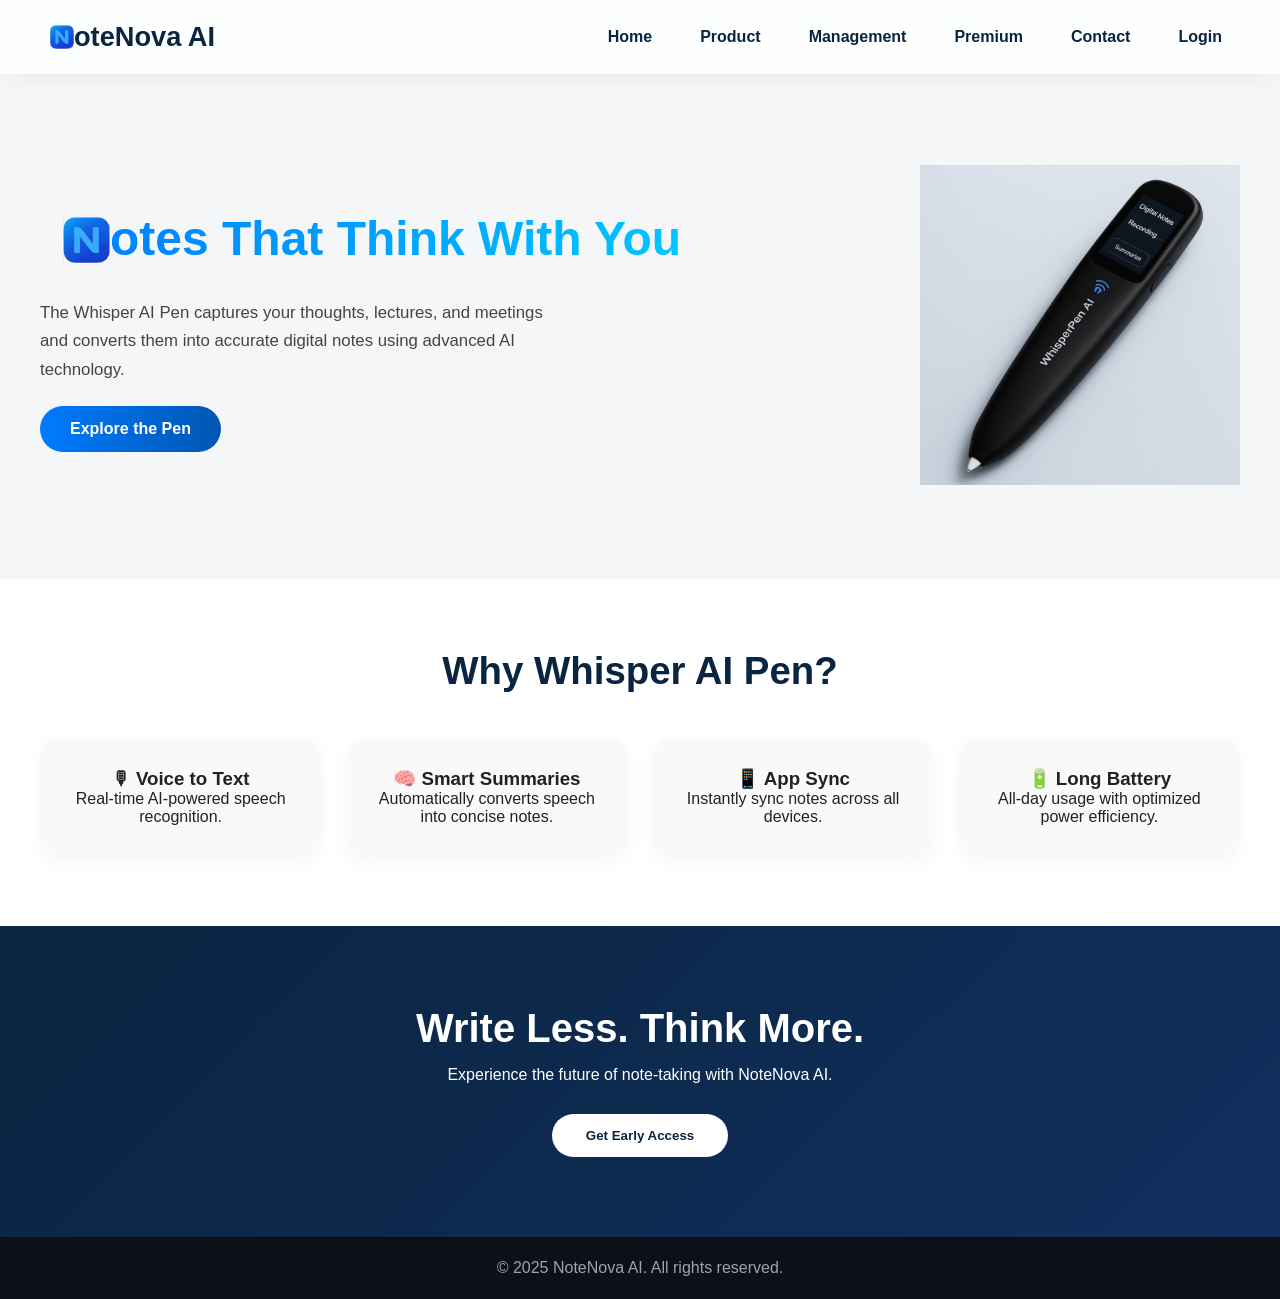
==== front/index.html @ 74cd398f "Update Home link to point to index.html" ====
<!DOCTYPE html>
<html lang="en">

<head>
  <meta charset="UTF-8" />
  <meta name="viewport" content="width=device-width, initial-scale=1.0" />

  <title>NoteNova AI | Whisper AI Pen</title>

  <link rel="stylesheet" href="style3.css">
</head>

<body>

  <!-- NAVBAR -->
  <header class="navbar">

    <h1 class="brand-title">

      <span class="logo-n-nav">

        <img src="bcaecf6e-263d-4a7d-95c4-0d7856e9bc27.png" alt="NoteNova Logo">

      </span>

      oteNova AI

    </h1>

    <nav>

      <a href="index.html">Home</a>

      <a href="product.html">Product</a>

      <a href="test.html">Management</a>

      <a href="sub.html">Premium</a>

      <a href="c2.html">Contact</a>

      <span id="authArea"></span>

    </nav>

  </header>

  <!-- HERO -->
  <section class="hero">

    <div class="hero-text">

      <!-- TAGLINE -->
      <h2 class="tagline">

        <span class="logo-n">
          <img src="bcaecf6e-263d-4a7d-95c4-0d7856e9bc27.png" alt="N Logo">
        </span>

        otes That Think With You

      </h2>

      <p>
        The Whisper AI Pen captures your thoughts,
        lectures, and meetings and converts them
        into accurate digital notes using advanced
        AI technology.
      </p>

      <button>
        Explore the Pen
      </button>

    </div>

    <div class="hero-image">
      <img src="pen.jpeg" alt="Whisper AI Pen">
    </div>

  </section>

  <!-- FEATURES -->
  <section class="features">

    <h2>Why Whisper AI Pen?</h2>

    <div class="feature-grid">

      <div class="feature-card">
        <h3>🎙 Voice to Text</h3>
        <p>Real-time AI-powered speech recognition.</p>
      </div>

      <div class="feature-card">
        <h3>🧠 Smart Summaries</h3>
        <p>Automatically converts speech into concise notes.</p>
      </div>

      <div class="feature-card">
        <h3>📱 App Sync</h3>
        <p>Instantly sync notes across all devices.</p>
      </div>

      <div class="feature-card">
        <h3>🔋 Long Battery</h3>
        <p>All-day usage with optimized power efficiency.</p>
      </div>

    </div>

  </section>

  <!-- CTA -->
  <section class="cta">

    <h2>Write Less. Think More.</h2>

    <p>
      Experience the future of note-taking
      with NoteNova AI.
    </p>

    <button>
      Get Early Access
    </button>

  </section>

  <!-- FOOTER -->
  <footer>
    <p>© 2025 NoteNova AI. All rights reserved.</p>
  </footer>

  <!-- LOGIN / PROFILE SCRIPT -->
  <script>

    const authArea =
      document.getElementById("authArea");

    const user =
      JSON.parse(
        localStorage.getItem("loggedInUser")
      );

    if (user) {

      authArea.innerHTML = `
        <a href="profile.html">
          Profile
        </a>
      `;

    } else {

      authArea.innerHTML = `
        <a href="login.html">
          Login
        </a>
      `;

    }

  </script>

</body>

</html>
---- front/style3.css ----
/* ================= RESET ================= */

* {
  margin: 0;
  padding: 0;
  box-sizing: border-box;
}

/* ================= BODY ================= */

body {
  font-family: "Segoe UI", Arial, sans-serif;
  background: #f4f6f8;
  color: #222;
  overflow-x: hidden;
}

/* ================= NAVBAR ================= */

.navbar {

  display: flex;
  justify-content: space-between;
  align-items: center;

  padding: 18px 40px;

  background:
    rgba(255, 255, 255, 0.82);

  backdrop-filter: blur(16px);

  position: sticky;
  top: 0;

  z-index: 1000;

  border-bottom:
    1px solid rgba(0, 0, 0, 0.05);

  box-shadow:
    0 4px 18px rgba(0, 0, 0, 0.04);
}

/* REMOVE H1 DEFAULT MARGIN */

.brand-title {

  margin: 0;

  display: flex;
  align-items: center;

  gap: 2px;

  font-size: 1.7rem;
  font-weight: 800;

  color: #0a2540;

  line-height: 1;

  transform:
    translateX(-2px);
}


/* LOGO WRAPPER */

.logo-n-nav {

  display: flex;
  align-items: center;
}

/* LOGO */

.logo-n-nav img {

  width: 34px;
  height: 34px;

  object-fit: contain;

  transform:
    translateY(0px) scale(1.4);

  transform-origin: left center;

  display: block;
}

/* NAV */

nav {

  display: flex;
  align-items: center;

  gap: 12px;
}

/* LINKS */

.navbar a {

  text-decoration: none;

  color: #0a2540;

  font-weight: 600;

  padding: 10px 18px;

  border-radius: 14px;

  transition: 0.3s ease;

  display: flex;
  align-items: center;
}

/* AUTH AREA */

#authArea {

  display: flex;
  align-items: center;
}

/* HOVER */

.navbar a:hover {

  background:
    linear-gradient(135deg,
      #007bff,
      #00c6ff);

  color: white;

  transform:
    translateY(-2px);

  box-shadow:
    0 8px 18px rgba(0, 123, 255, 0.25);
}

/* ================= HERO ================= */

.hero {

  display: flex;
  align-items: center;
  justify-content: space-between;

  padding: 90px 40px;

  gap: 50px;
}

/* TAGLINE */

.tagline {

  display: flex;
  align-items: center;

  gap: 6px;

  font-size: 3rem;
  font-weight: 800;

  line-height: 1.1;

  background:
    linear-gradient(90deg,
      #007bff,
      #00c6ff);

  -webkit-background-clip: text;
  -webkit-text-fill-color: transparent;
}

/* HERO LOGO */

.logo-n img {

  width: 64px;
  height: 64px;

  object-fit: contain;

  transform:
    translateY(6px) scale(1.45);

  transform-origin: left center;
}

/* HERO TEXT */

.hero-text p {

  margin: 22px 0;

  max-width: 520px;

  line-height: 1.7;

  font-size: 1.05rem;

  color: #444;
}

/* BUTTON */

.hero-text button {

  padding: 14px 30px;

  border: none;

  background:
    linear-gradient(90deg,
      #007bff,
      #0056b3);

  color: white;

  font-size: 16px;
  font-weight: 600;

  cursor: pointer;

  border-radius: 30px;

  transition: 0.3s;
}

.hero-text button:hover {

  transform:
    translateY(-4px);

  box-shadow:
    0 10px 20px rgba(0, 123, 255, 0.25);
}

/* HERO IMAGE */

.hero-image img {

  width: 320px;

  transition: 0.3s;
}

.hero-image img:hover {

  transform:
    translateY(-8px) scale(1.03);
}

/* ================= FEATURES ================= */

.features {

  padding: 70px 40px;

  background: #fff;

  text-align: center;
}

.features h2 {

  font-size: 2.4rem;

  color: #0a2540;
}

.feature-grid {

  display: grid;

  grid-template-columns:
    repeat(auto-fit, minmax(230px, 1fr));

  gap: 25px;

  margin-top: 45px;
}

/* FEATURE CARDS */

.feature-card {

  padding: 30px;

  background: #f9f9f9;

  border-radius: 20px;

  transition: 0.3s;

  box-shadow:
    0 6px 18px rgba(0, 0, 0, 0.04);
}

.feature-card:hover {

  transform:
    translateY(-8px);

  background:
    linear-gradient(135deg,
      #007bff,
      #00c6ff);

  color: white;

  box-shadow:
    0 14px 28px rgba(0, 123, 255, 0.18);
}

/* ================= CTA ================= */

.cta {

  padding: 80px 40px;

  background:
    linear-gradient(135deg,
      #0a2540,
      #102f5e);

  color: white;

  text-align: center;
}

.cta h2 {
  font-size: 2.5rem;
}

.cta p {
  margin-top: 15px;
}

/* CTA BUTTON */

.cta button {

  margin-top: 30px;

  padding: 14px 34px;

  background: white;

  color: #0a2540;

  border: none;

  border-radius: 30px;

  font-weight: 700;

  cursor: pointer;

  transition: 0.3s;
}

.cta button:hover {

  transform:
    translateY(-4px);

  box-shadow:
    0 12px 24px rgba(255, 255, 255, 0.18);
}

/* ================= FOOTER ================= */

footer {

  padding: 22px;

  text-align: center;

  background: #0d1117;

  color: #9aa4b2;
}

/* ================= RESPONSIVE ================= */

@media (max-width:768px) {

  /* NAVBAR */

  .navbar {

    flex-direction: column;

    gap: 16px;

    padding: 20px;
  }

  nav {

    flex-wrap: wrap;

    justify-content: center;

    gap: 8px;
  }

  .navbar a {

    padding: 9px 14px;

    font-size: 14px;
  }

  /* HERO */

  .hero {

    flex-direction: column;

    text-align: center;

    padding: 70px 22px;
  }

  .tagline {

    font-size: 2.2rem;

    justify-content: center;
  }

  .logo-n img {

    transform:
      translateY(5px) scale(1.3);
  }

  .brand-title {

    font-size: 1.4rem;
  }

  .logo-n-nav img {

    width: 38px;
    height: 38px;

    object-fit: contain;

    transform:
      translateY(-2px) scale(1.4);

    transform-origin: left center;

    display: block;
  }

  .hero-text p {

    max-width: 100%;
  }

  .hero-image img {

    width: 240px;
  }

  /* FEATURES */

  .features {

    padding: 60px 22px;
  }

  .feature-card {

    padding: 24px;
  }

  /* CTA */

  .cta {

    padding: 70px 22px;
  }

  .cta h2 {

    font-size: 2rem;
  }

}

/* ================= MOBILE NAVBAR ================= */

@media (max-width:768px) {

  .navbar {

    flex-direction: column;

    gap: 14px;

    padding: 18px 20px;
  }

  nav {

    display: flex;

    flex-wrap: wrap;

    justify-content: center;

    gap: 8px;
  }

  .navbar a {

    padding: 8px 14px;

    font-size: 14px;
  }

  .logo-n-nav img {

    width: 38px;
    height: 38px;

    object-fit: contain;

    transform:
      translateY(-4px) translateX(2px) scale(1.4);

    transform-origin: left center;

    display: block;
  }

  .hero {

    flex-direction: column;

    text-align: center;

    padding: 70px 22px;
  }

  .tagline {

    font-size: 2.2rem;

    justify-content: center;
  }

  .hero-image img {

    width: 240px;
  }

}
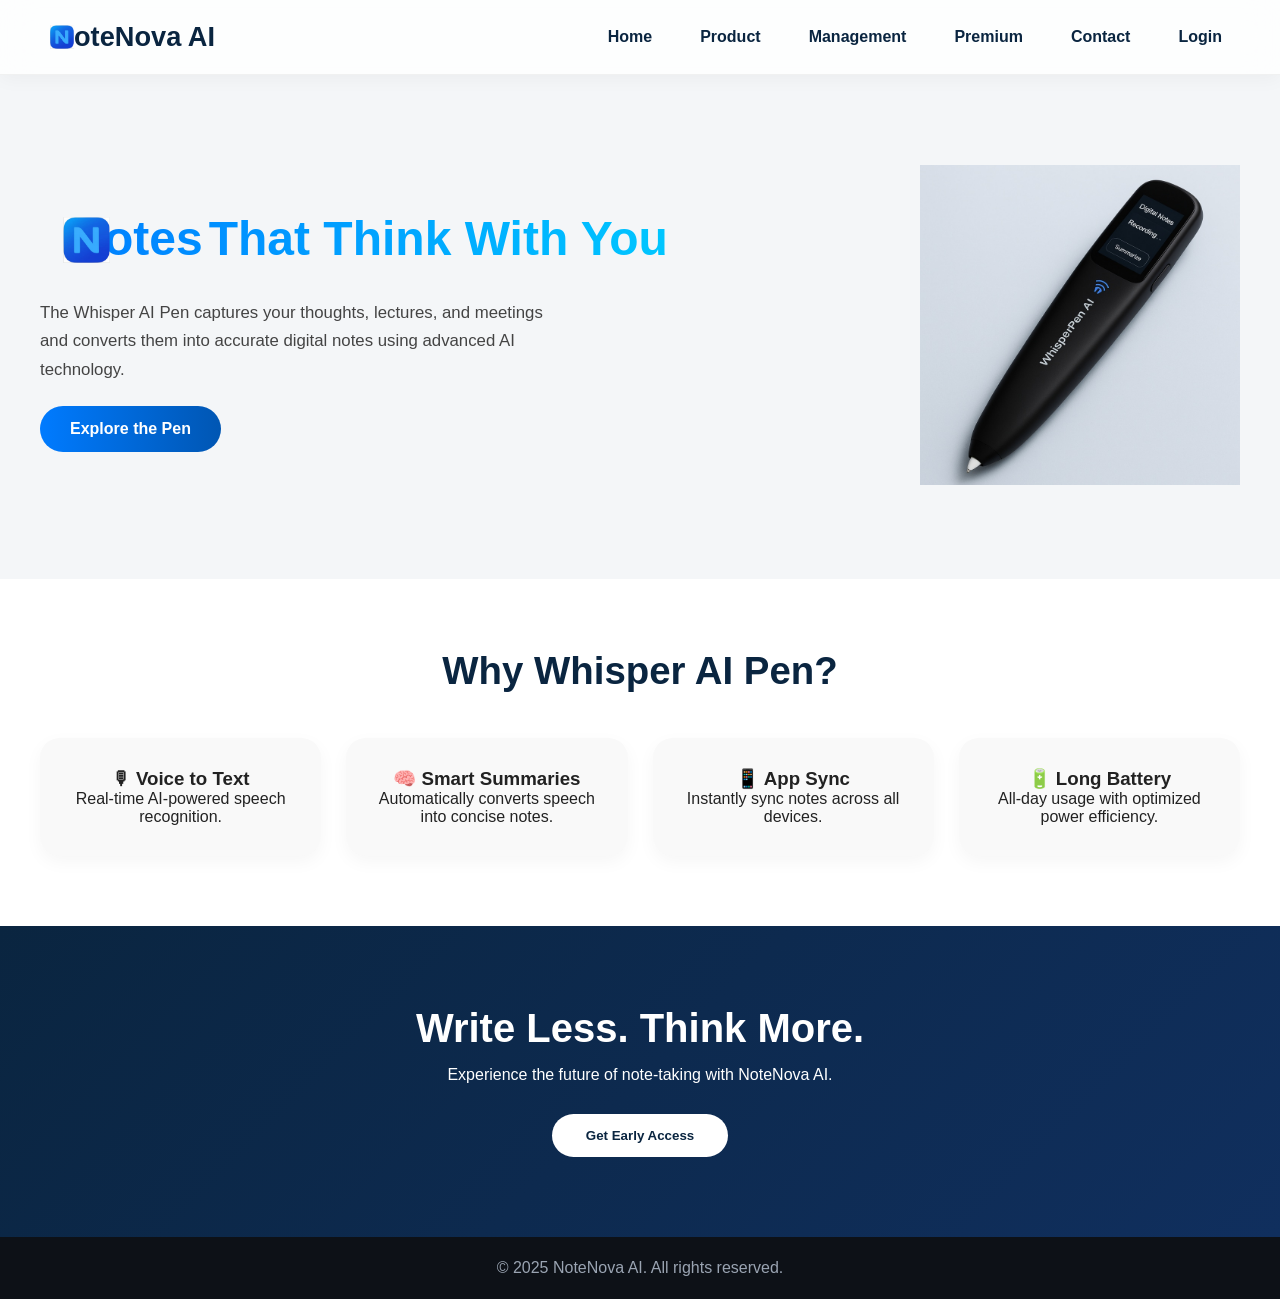
==== commit ec594313: "Update index.html" ====
--- a/front/index.html
+++ b/front/index.html
@@ -52,12 +52,17 @@
 
       <!-- TAGLINE -->
       <h2 class="tagline">
-
-        <span class="logo-n">
-          <img src="bcaecf6e-263d-4a7d-95c4-0d7856e9bc27.png" alt="N Logo">
+        
+        <span class="n-wrapper">
+          <span class="logo-n">
+            <img src="bcaecf6e-263d-4a7d-95c4-0d7856e9bc27.png" alt="N Logo">
+          </span>
+          otes
         </span>
 
-        otes That Think With You
+        <span class="tag-rest">
+          That Think With You
+        </span>
 
       </h2>
 
--- a/front/style3.css
+++ b/front/style3.css
@@ -181,6 +181,11 @@
   -webkit-background-clip: text;
   -webkit-text-fill-color: transparent;
 }
+/* Keeps the N and 'otes' perfectly aligned */
+.n-wrapper {
+  display: flex;
+  align-items: center;
+}
 
 /* HERO LOGO */
 
@@ -392,182 +397,86 @@
   color: #9aa4b2;
 }
 
-/* ================= RESPONSIVE ================= */
-
-@media (max-width:768px) {
-
-  /* NAVBAR */
-
+
+/* ================= MOBILE RESPONSIVE FIXES ================= */
+/* ================= MOBILE RESPONSIVE FIXES ================= */
+@media (max-width: 768px) {
+
+  /* 1. NAVBAR FIXES */
   .navbar {
-
     flex-direction: column;
-
-    gap: 16px;
-
-    padding: 20px;
+    gap: 12px;
+    padding: 15px 15px;
+  }
+
+  .brand-title {
+    display: flex;
+    align-items: center;
+    justify-content: center;
+    white-space: nowrap;
+    font-size: 1.55rem;
+    gap: 0px;
+  }
+
+  .logo-n-nav img {
+    width: 36px;
+    height: 36px;
+    transform: translateY(-2px) scale(1.2);
+    margin-right: -4px; /* Pulls 'oteNova' tightly into the 'N' */
   }
 
   nav {
-
+    display: flex;
     flex-wrap: wrap;
-
     justify-content: center;
-
-    gap: 8px;
-  }
-
-  .navbar a {
-
-    padding: 9px 14px;
-
-    font-size: 14px;
-  }
-
-  /* HERO */
-
+    gap: 6px;
+  }
+
+  nav a {
+    padding: 8px 12px;
+    font-size: 13.5px;
+  }
+
+  /* 2. HERO TAGLINE FIXES */
   .hero {
-
     flex-direction: column;
-
     text-align: center;
-
-    padding: 70px 22px;
+    padding: 60px 20px;
   }
 
   .tagline {
-
-    font-size: 2.2rem;
-
+    display: flex;
+    flex-direction: column; /* Forces the two lines to stack! */
+    align-items: center;
     justify-content: center;
-  }
+    font-size: 2.3rem;
+    line-height: 1.2;
+    gap: 8px; /* Space between the top line and bottom line */
+  }
+  
 
   .logo-n img {
-
-    transform:
-      translateY(5px) scale(1.3);
-  }
-
-  .brand-title {
-
-    font-size: 1.4rem;
-  }
-
-  .logo-n-nav img {
-
-    width: 38px;
-    height: 38px;
-
-    object-fit: contain;
-
-    transform:
-      translateY(-2px) scale(1.4);
-
-    transform-origin: left center;
-
-    display: block;
+    width: 44px;
+    height: 44px;
+    transform: translateY(3px) scale(1.15);
+    margin-right: -2px; /* Pulls 'otes' tightly into the 'N' */
   }
 
   .hero-text p {
-
     max-width: 100%;
+    font-size: 1.05rem;
+    padding: 0 10px;
+    margin-top: 25px;
   }
 
   .hero-image img {
-
-    width: 240px;
-  }
-
-  /* FEATURES */
-
-  .features {
-
-    padding: 60px 22px;
-  }
-
-  .feature-card {
-
-    padding: 24px;
-  }
-
-  /* CTA */
-
-  .cta {
-
-    padding: 70px 22px;
-  }
-
-  .cta h2 {
-
-    font-size: 2rem;
-  }
-
-}
-
-/* ================= MOBILE NAVBAR ================= */
-
-@media (max-width:768px) {
-
-  .navbar {
-
-    flex-direction: column;
-
-    gap: 14px;
-
-    padding: 18px 20px;
-  }
-
-  nav {
-
-    display: flex;
-
-    flex-wrap: wrap;
-
-    justify-content: center;
-
-    gap: 8px;
-  }
-
-  .navbar a {
-
-    padding: 8px 14px;
-
-    font-size: 14px;
-  }
-
-  .logo-n-nav img {
-
-    width: 38px;
-    height: 38px;
-
-    object-fit: contain;
-
-    transform:
-      translateY(-4px) translateX(2px) scale(1.4);
-
-    transform-origin: left center;
-
-    display: block;
-  }
-
-  .hero {
-
-    flex-direction: column;
-
-    text-align: center;
-
-    padding: 70px 22px;
-  }
-
-  .tagline {
-
-    font-size: 2.2rem;
-
-    justify-content: center;
-  }
-
-  .hero-image img {
-
-    width: 240px;
-  }
-
-}+    width: 250px;
+    margin-top: 20px;
+  }
+
+  /* 3. OTHER SECTION FIXES */
+  .features { padding: 60px 22px; }
+  .feature-card { padding: 24px; }
+  .cta { padding: 70px 22px; }
+  .cta h2 { font-size: 2rem; }
+}
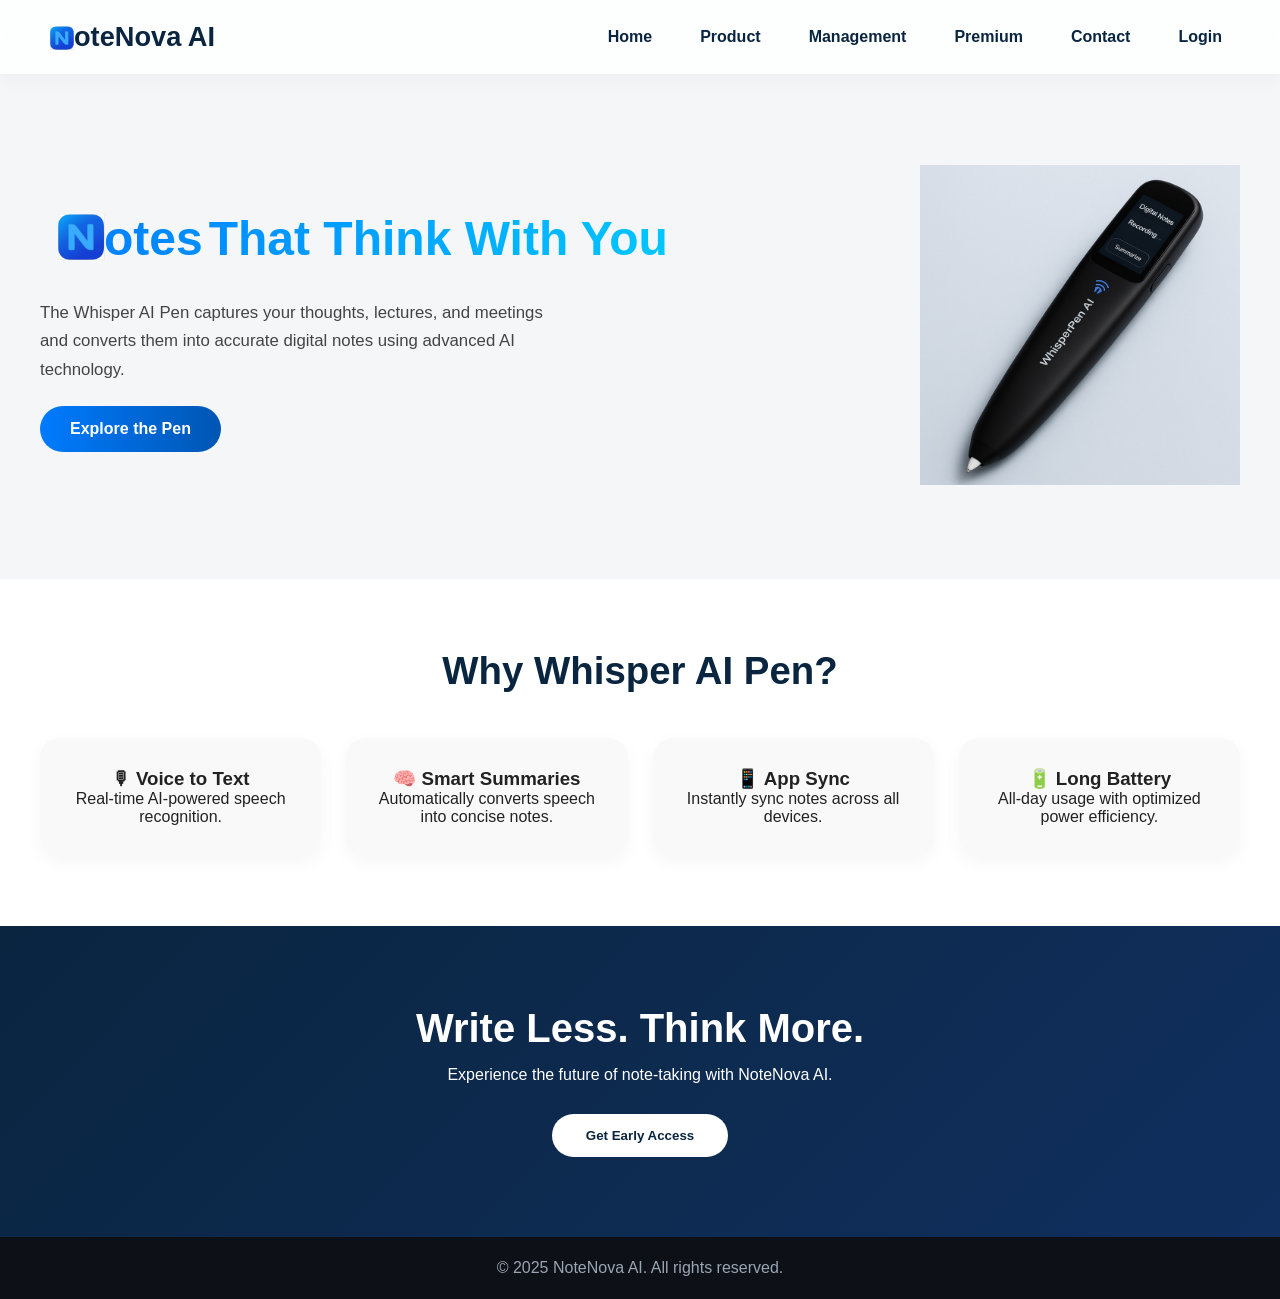
==== commit 738237fa: "Update index.html" ====
--- a/front/index.html
+++ b/front/index.html
@@ -52,7 +52,7 @@
 
       <!-- TAGLINE -->
       <h2 class="tagline">
-        
+
         <span class="n-wrapper">
           <span class="logo-n">
             <img src="bcaecf6e-263d-4a7d-95c4-0d7856e9bc27.png" alt="N Logo">
--- a/front/style3.css
+++ b/front/style3.css
@@ -83,7 +83,7 @@
   object-fit: contain;
 
   transform:
-    translateY(0px) scale(1.4);
+    translateY(1px) translateX(0px) scale(1.4);
 
   transform-origin: left center;
 
@@ -181,6 +181,7 @@
   -webkit-background-clip: text;
   -webkit-text-fill-color: transparent;
 }
+
 /* Keeps the N and 'otes' perfectly aligned */
 .n-wrapper {
   display: flex;
@@ -197,7 +198,7 @@
   object-fit: contain;
 
   transform:
-    translateY(6px) scale(1.45);
+    translateY(3px) translateX(-5.5px) scale(1.45);
 
   transform-origin: left center;
 }
@@ -421,8 +422,9 @@
   .logo-n-nav img {
     width: 36px;
     height: 36px;
-    transform: translateY(-2px) scale(1.2);
-    margin-right: -4px; /* Pulls 'oteNova' tightly into the 'N' */
+    /* Changed translateY to -1px (moves it 1px down) */
+    transform: translateY(-1px) scale(1.2);
+    margin-right: -4px;
   }
 
   nav {
@@ -446,20 +448,23 @@
 
   .tagline {
     display: flex;
-    flex-direction: column; /* Forces the two lines to stack! */
+    flex-direction: column;
+    /* Forces the two lines to stack! */
     align-items: center;
     justify-content: center;
     font-size: 2.3rem;
     line-height: 1.2;
-    gap: 8px; /* Space between the top line and bottom line */
-  }
-  
+    gap: 8px;
+    /* Space between the top line and bottom line */
+  }
+
 
   .logo-n img {
     width: 44px;
     height: 44px;
-    transform: translateY(3px) scale(1.15);
-    margin-right: -2px; /* Pulls 'otes' tightly into the 'N' */
+    /* Added translateX(1px) to move right, and changed scale from 1.15 to 1.25 */
+    transform: translateY(6px) translateX(1px) scale(1.25);
+    margin-right: -2px;
   }
 
   .hero-text p {
@@ -475,8 +480,19 @@
   }
 
   /* 3. OTHER SECTION FIXES */
-  .features { padding: 60px 22px; }
-  .feature-card { padding: 24px; }
-  .cta { padding: 70px 22px; }
-  .cta h2 { font-size: 2rem; }
-}
+  .features {
+    padding: 60px 22px;
+  }
+
+  .feature-card {
+    padding: 24px;
+  }
+
+  .cta {
+    padding: 70px 22px;
+  }
+
+  .cta h2 {
+    font-size: 2rem;
+  }
+}
